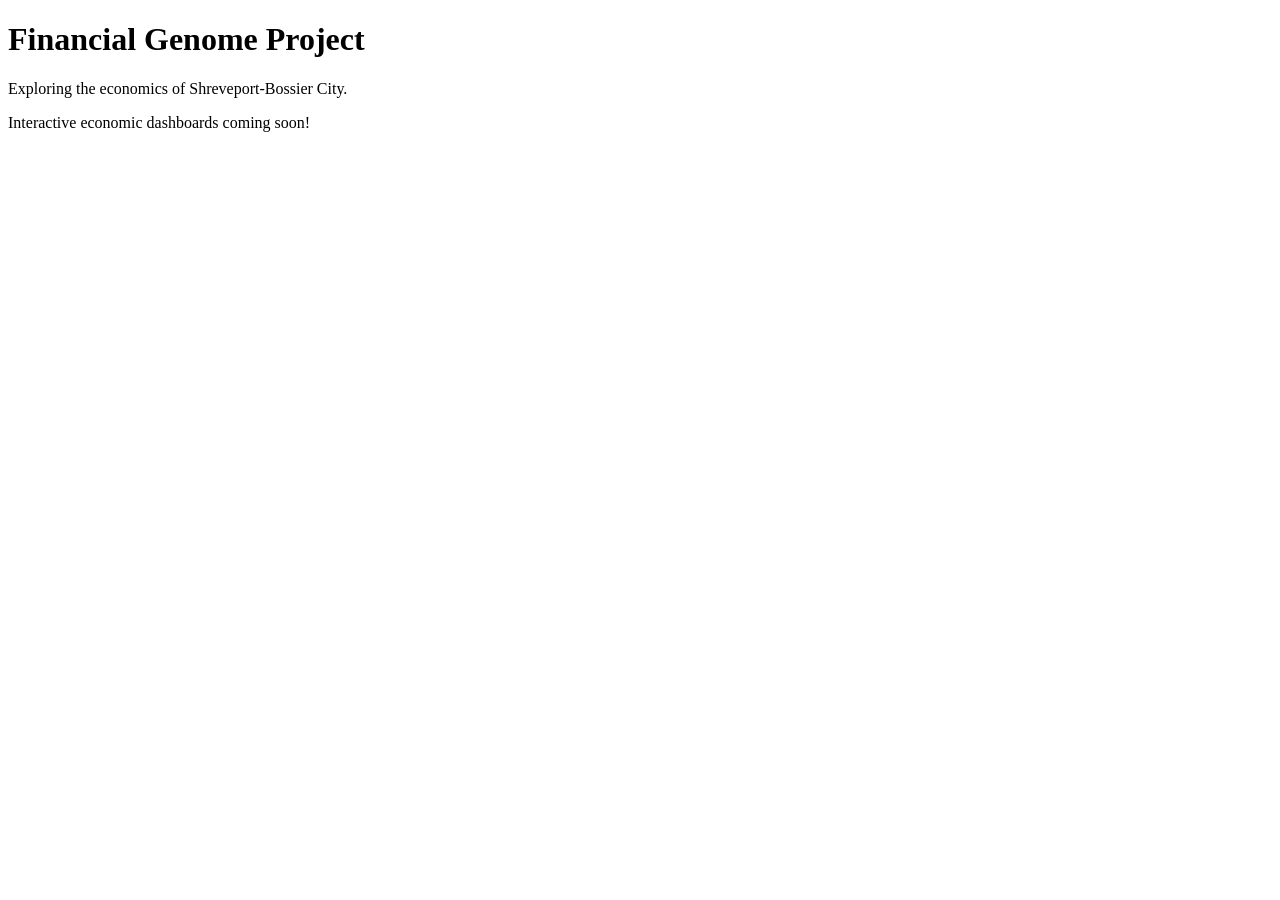
==== index.html @ f886930c "Update index.html" ====
<!DOCTYPE html>
<html lang="en">
<head>
    <meta charset="UTF-8">
    <title>Financial Genome Project</title>
</head>
<body>
    <h1>Financial Genome Project</h1>
    <p>Exploring the economics of Shreveport-Bossier City.</p>
    <p>Interactive economic dashboards coming soon!</p>
</body>
</html>
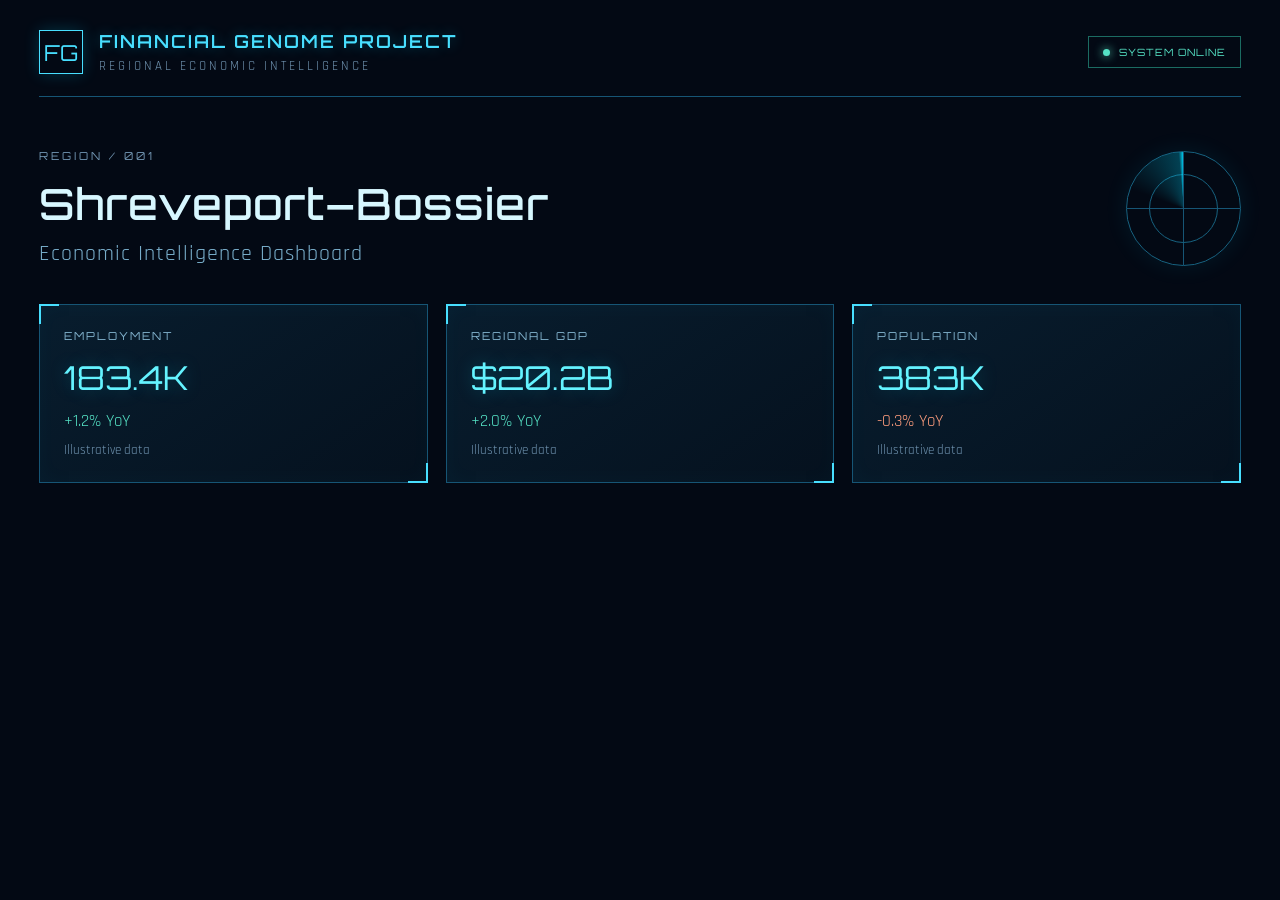
==== commit 6293023d: "Update index.html" ====
--- a/index.html
+++ b/index.html
@@ -1,12 +1,113 @@
+
 <!DOCTYPE html>
 <html lang="en">
 <head>
     <meta charset="UTF-8">
+    <meta name="viewport" content="width=device-width, initial-scale=1.0">
+
     <title>Financial Genome Project</title>
+
+    <!-- Google Fonts -->
+    <link href="https://fonts.googleapis.com/css2?family=Orbitron:wght@400;500;600;700&family=Rajdhani:wght@400;500;600;700&display=swap" rel="stylesheet">
+
+    <!-- Main stylesheet -->
+    <link rel="stylesheet" href="style.css">
 </head>
+
 <body>
-    <h1>Financial Genome Project</h1>
-    <p>Exploring the economics of Shreveport-Bossier City.</p>
-    <p>Interactive economic dashboards coming soon!</p>
+
+    <main class="container">
+
+        <!-- HEADER -->
+        <header class="site-header">
+
+            <div class="brand">
+                <div class="brand-icon">FG</div>
+
+                <div>
+                    <div class="brand-name">
+                        FINANCIAL GENOME PROJECT
+                    </div>
+
+                    <div class="brand-subtitle">
+                        REGIONAL ECONOMIC INTELLIGENCE
+                    </div>
+                </div>
+            </div>
+
+            <div class="system-status">
+                <span class="status-dot"></span>
+                SYSTEM ONLINE
+            </div>
+
+        </header>
+
+
+        <!-- HERO SECTION -->
+        <section class="hero">
+
+            <div class="hero-content">
+                <div class="eyebrow">REGION / 001</div>
+
+                <h1>Shreveport–Bossier</h1>
+
+                <div class="hero-description">
+                    Economic Intelligence Dashboard
+                </div>
+            </div>
+
+            <div class="radar" aria-hidden="true"></div>
+
+        </section>
+
+
+        <!-- ECONOMIC INDICATORS -->
+        <section class="indicators" aria-label="Economic indicators">
+
+            <!-- Employment -->
+            <div class="indicator">
+                <div class="indicator-label">EMPLOYMENT</div>
+
+                <div class="indicator-value">183.4K</div>
+
+                <div class="indicator-change">+1.2% YoY</div>
+
+                <div class="indicator-note">
+                    Illustrative data
+                </div>
+            </div>
+
+
+            <!-- GDP -->
+            <div class="indicator">
+                <div class="indicator-label">REGIONAL GDP</div>
+
+                <div class="indicator-value">$20.2B</div>
+
+                <div class="indicator-change">+2.0% YoY</div>
+
+                <div class="indicator-note">
+                    Illustrative data
+                </div>
+            </div>
+
+
+            <!-- Population -->
+            <div class="indicator">
+                <div class="indicator-label">POPULATION</div>
+
+                <div class="indicator-value">383K</div>
+
+                <div class="indicator-change negative">-0.3% YoY</div>
+
+                <div class="indicator-note">
+                    Illustrative data
+                </div>
+            </div>
+
+        </section>
+
+    </main>
+
 </body>
 </html>
--- a/style.css
+++ b/style.css
@@ -0,0 +1,346 @@
+
+/* ==========================================
+   FINANCIAL GENOME PROJECT
+   HUD / Holographic Theme
+   ========================================== */
+
+
+/* GLOBAL VARIABLES */
+
+:root {
+    --background: #030914;
+    --panel: #071a2a;
+    --cyan: #48dfff;
+    --cyan-bright: #64f3ff;
+    --muted: #7296b3;
+    --border: #165575;
+    --green: #55e2c5;
+    --red: #ff9d7d;
+    --text: #d7f7ff;
+}
+
+
+/* GLOBAL STYLES */
+
+* {
+    box-sizing: border-box;
+}
+
+body {
+    margin: 0;
+    min-height: 100vh;
+    background: var(--background);
+    color: var(--text);
+    font-family: 'Rajdhani', sans-serif;
+}
+
+.container {
+    max-width: 1250px;
+    margin: 0 auto;
+    padding: 30px 24px;
+}
+
+
+/* ==========================================
+   HEADER
+   ========================================== */
+
+.site-header {
+    display: flex;
+    justify-content: space-between;
+    align-items: center;
+    padding-bottom: 22px;
+    border-bottom: 1px solid var(--border);
+}
+
+.brand {
+    display: flex;
+    align-items: center;
+    gap: 16px;
+}
+
+.brand-icon {
+    width: 44px;
+    height: 44px;
+    border: 1px solid var(--cyan);
+    display: grid;
+    place-items: center;
+
+    color: var(--cyan);
+    font-family: 'Orbitron', sans-serif;
+    font-size: 22px;
+
+    box-shadow: 0 0 16px #00d9ff33;
+}
+
+.brand-name {
+    font-family: 'Orbitron', sans-serif;
+    font-size: 18px;
+    font-weight: 600;
+    letter-spacing: 2px;
+    color: var(--cyan);
+
+    text-shadow: 0 0 14px #00d9ff55;
+}
+
+.brand-subtitle {
+    margin-top: 6px;
+    font-size: 13px;
+    letter-spacing: 3px;
+    color: var(--muted);
+}
+
+
+/* SYSTEM STATUS */
+
+.system-status {
+    display: flex;
+    align-items: center;
+    gap: 9px;
+
+    border: 1px solid #1b6b62;
+    padding: 9px 14px;
+
+    color: var(--green);
+    font-family: 'Orbitron', sans-serif;
+    font-size: 10px;
+    letter-spacing: 1px;
+}
+
+.status-dot {
+    width: 7px;
+    height: 7px;
+    border-radius: 50%;
+
+    background: var(--green);
+    box-shadow: 0 0 10px var(--green);
+}
+
+
+/* ==========================================
+   HERO SECTION
+   ========================================== */
+
+.hero {
+    display: flex;
+    justify-content: space-between;
+    align-items: center;
+    padding: 52px 0 36px;
+}
+
+.eyebrow {
+    font-family: 'Orbitron', sans-serif;
+    font-size: 11px;
+    letter-spacing: 3px;
+    color: var(--muted);
+}
+
+.hero h1 {
+    margin: 14px 0 10px;
+
+    font-family: 'Orbitron', sans-serif;
+    font-size: clamp(25px, 4vw, 43px);
+    font-weight: 500;
+    letter-spacing: 1px;
+}
+
+.hero-description {
+    font-size: 22px;
+    color: #79aecb;
+    letter-spacing: 1px;
+}
+
+
+/* RADAR ANIMATION */
+
+.radar {
+    width: 115px;
+    height: 115px;
+
+    border: 1px solid #176280;
+    border-radius: 50%;
+    position: relative;
+
+    background:
+        linear-gradient(
+            transparent 49.5%,
+            #165575 50%,
+            transparent 50.5%
+        ),
+        linear-gradient(
+            90deg,
+            transparent 49.5%,
+            #165575 50%,
+            transparent 50.5%
+        );
+
+    box-shadow: 0 0 25px #00d9ff15;
+}
+
+.radar::before {
+    content: "";
+    position: absolute;
+    inset: 22px;
+
+    border: 1px solid #176280;
+    border-radius: 50%;
+}
+
+.radar::after {
+    content: "";
+    position: absolute;
+    inset: 0;
+    border-radius: 50%;
+
+    background: conic-gradient(
+        from 0deg,
+        transparent 0deg,
+        transparent 290deg,
+        #00d9ff44 355deg,
+        #00d9ff 360deg
+    );
+
+    animation: radar-spin 7s linear infinite;
+}
+
+@keyframes radar-spin {
+    to {
+        transform: rotate(360deg);
+    }
+}
+
+
+/* ==========================================
+   ECONOMIC INDICATOR CARDS
+   ========================================== */
+
+.indicators {
+    display: grid;
+    grid-template-columns: repeat(3, 1fr);
+    gap: 18px;
+}
+
+.indicator {
+    background: linear-gradient(
+        145deg,
+        #081d2e,
+        #05111e
+    );
+
+    border: 1px solid var(--border);
+    padding: 24px;
+    position: relative;
+
+    box-shadow: inset 0 0 20px #00d9ff08;
+}
+
+
+/* HUD CORNER ACCENTS */
+
+.indicator::before,
+.indicator::after {
+    content: "";
+    position: absolute;
+    width: 18px;
+    height: 18px;
+    pointer-events: none;
+}
+
+.indicator::before {
+    top: -1px;
+    left: -1px;
+
+    border-top: 2px solid var(--cyan);
+    border-left: 2px solid var(--cyan);
+}
+
+.indicator::after {
+    bottom: -1px;
+    right: -1px;
+
+    border-bottom: 2px solid var(--cyan);
+    border-right: 2px solid var(--cyan);
+}
+
+
+/* INDICATOR TEXT */
+
+.indicator-label {
+    font-family: 'Orbitron', sans-serif;
+    font-size: 11px;
+    letter-spacing: 2px;
+    color: #83b4cf;
+}
+
+.indicator-value {
+    margin-top: 14px;
+
+    font-family: 'Orbitron', sans-serif;
+    font-size: clamp(22px, 3vw, 33px);
+
+    color: var(--cyan-bright);
+    text-shadow: 0 0 18px #00d9ff44;
+}
+
+.indicator-change {
+    margin-top: 12px;
+    font-size: 17px;
+    color: var(--green);
+}
+
+.indicator-change.negative {
+    color: var(--red);
+}
+
+.indicator-note {
+    margin-top: 10px;
+    color: var(--muted);
+    font-size: 13px;
+}
+
+
+/* ==========================================
+   RESPONSIVE DESIGN
+   ========================================== */
+
+@media (max-width: 700px) {
+
+    .container {
+        padding: 22px 16px;
+    }
+
+    .brand-name {
+        font-size: 13px;
+        letter-spacing: 1px;
+    }
+
+    .brand-subtitle {
+        font-size: 10px;
+        letter-spacing: 1px;
+    }
+
+    .system-status {
+        font-size: 0;
+        padding: 10px;
+    }
+
+    .hero {
+        padding: 38px 0 28px;
+    }
+
+    .radar {
+        width: 65px;
+        height: 65px;
+        flex-shrink: 0;
+    }
+
+    .indicators {
+        grid-template-columns: 1fr;
+    }
+}
+
+@media (prefers-reduced-motion: reduce) {
+    .radar::after {
+        animation: none;
+    }
+}
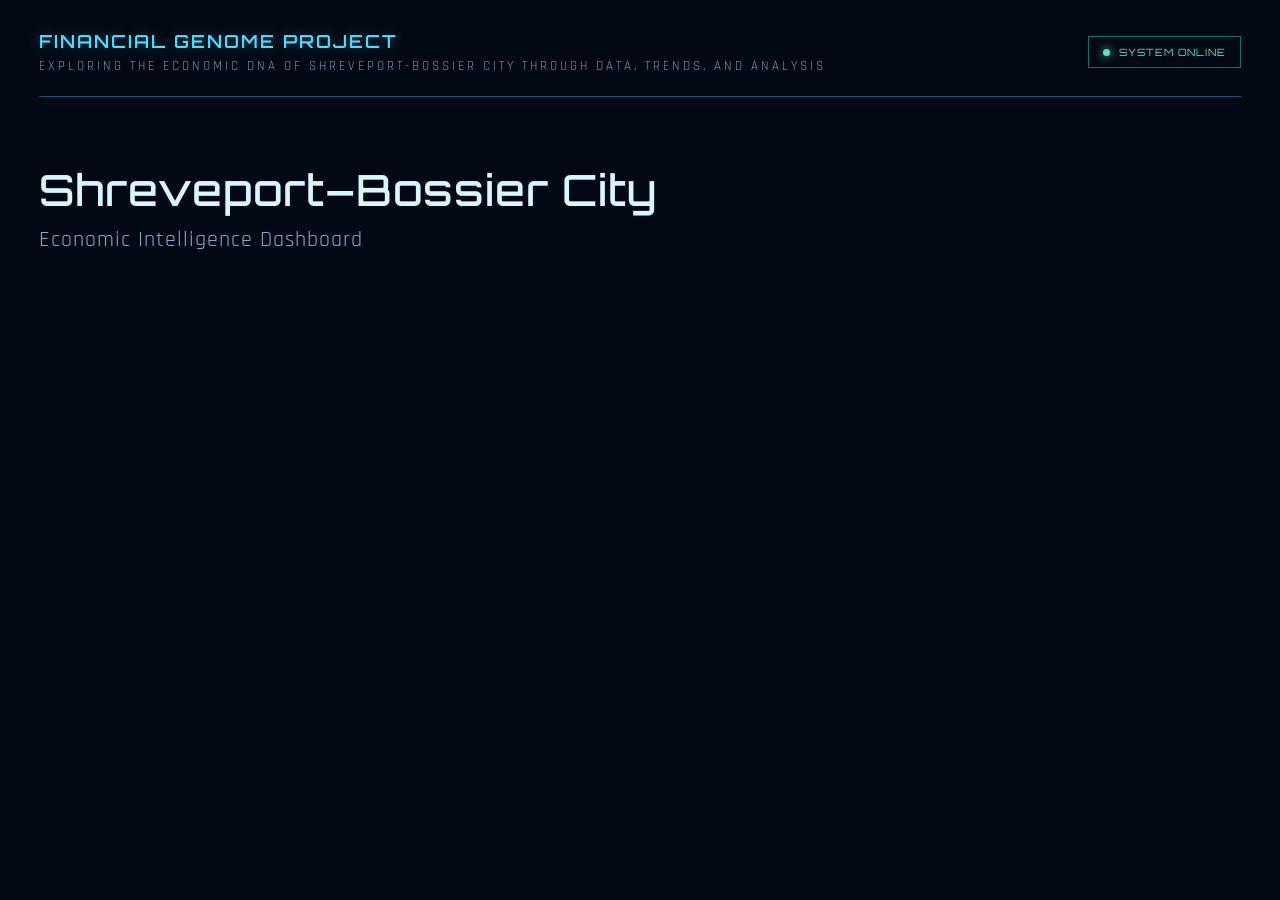
==== commit 231c5c2e: "Update index.html" ====
--- a/index.html
+++ b/index.html
@@ -22,15 +22,13 @@
         <header class="site-header">
 
             <div class="brand">
-                <div class="brand-icon">FG</div>
-
                 <div>
                     <div class="brand-name">
                         FINANCIAL GENOME PROJECT
                     </div>
 
                     <div class="brand-subtitle">
-                        REGIONAL ECONOMIC INTELLIGENCE
+                        EXPLORING THE ECONOMIC DNA OF SHREVEPORT-BOSSIER CITY THROUGH DATA, TRENDS, AND ANALYSIS
                     </div>
                 </div>
             </div>
@@ -42,66 +40,14 @@
 
         </header>
 
-
         <!-- HERO SECTION -->
         <section class="hero">
 
             <div class="hero-content">
-                <div class="eyebrow">REGION / 001</div>
-
-                <h1>Shreveport–Bossier</h1>
+                <h1>Shreveport–Bossier City</h1>
 
                 <div class="hero-description">
                     Economic Intelligence Dashboard
-                </div>
-            </div>
-
-            <div class="radar" aria-hidden="true"></div>
-
-        </section>
-
-
-        <!-- ECONOMIC INDICATORS -->
-        <section class="indicators" aria-label="Economic indicators">
-
-            <!-- Employment -->
-            <div class="indicator">
-                <div class="indicator-label">EMPLOYMENT</div>
-
-                <div class="indicator-value">183.4K</div>
-
-                <div class="indicator-change">+1.2% YoY</div>
-
-                <div class="indicator-note">
-                    Illustrative data
-                </div>
-            </div>
-
-
-            <!-- GDP -->
-            <div class="indicator">
-                <div class="indicator-label">REGIONAL GDP</div>
-
-                <div class="indicator-value">$20.2B</div>
-
-                <div class="indicator-change">+2.0% YoY</div>
-
-                <div class="indicator-note">
-                    Illustrative data
-                </div>
-            </div>
-
-
-            <!-- Population -->
-            <div class="indicator">
-                <div class="indicator-label">POPULATION</div>
-
-                <div class="indicator-value">383K</div>
-
-                <div class="indicator-change negative">-0.3% YoY</div>
-
-                <div class="indicator-note">
-                    Illustrative data
                 </div>
             </div>
 
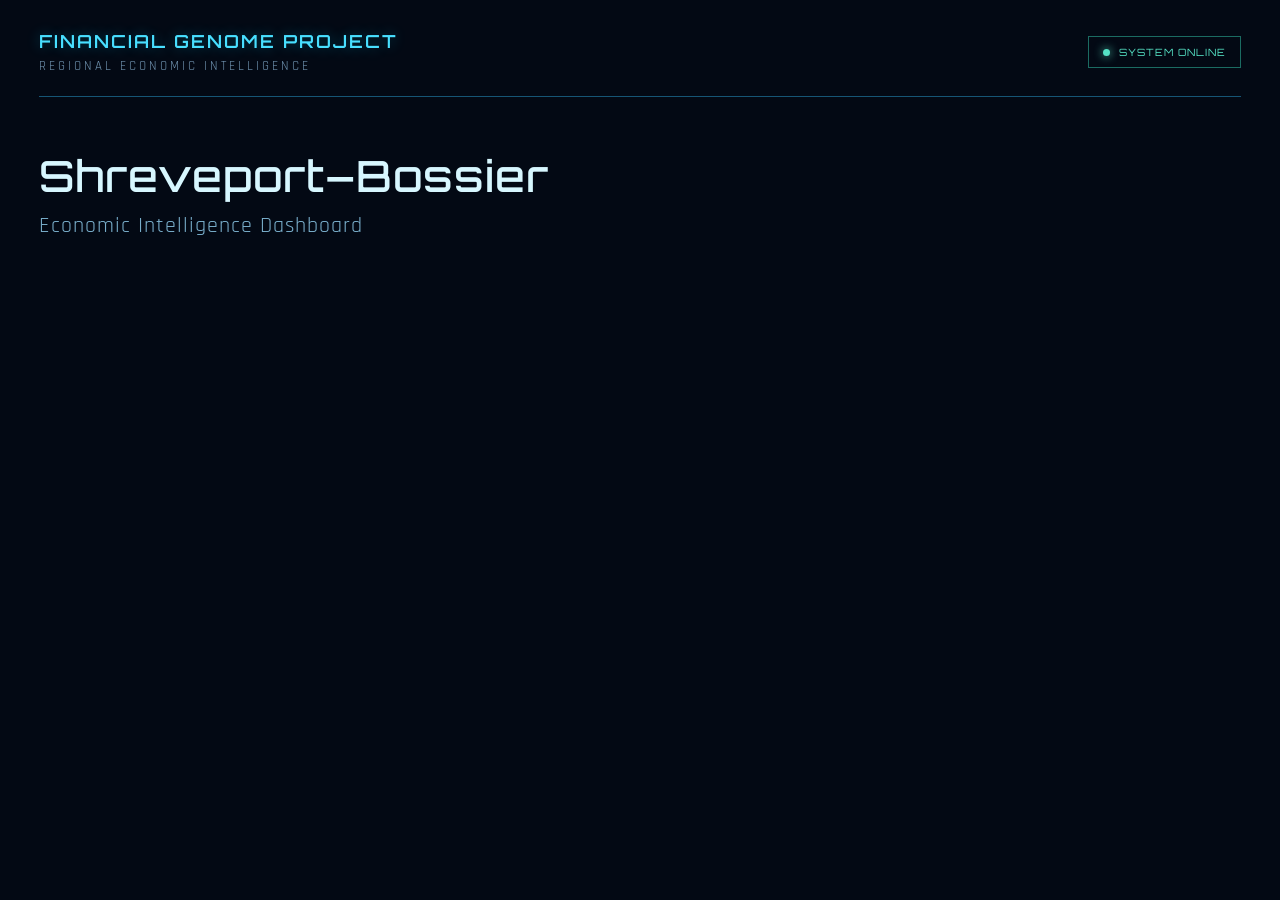
==== commit 872c4860: "Update index.html" ====
--- a/index.html
+++ b/index.html
@@ -28,7 +28,7 @@
                     </div>
 
                     <div class="brand-subtitle">
-                        EXPLORING THE ECONOMIC DNA OF SHREVEPORT-BOSSIER CITY THROUGH DATA, TRENDS, AND ANALYSIS
+                        REGIONAL ECONOMIC INTELLIGENCE
                     </div>
                 </div>
             </div>
@@ -44,7 +44,7 @@
         <section class="hero">
 
             <div class="hero-content">
-                <h1>Shreveport–Bossier City</h1>
+                <h1>Shreveport–Bossier</h1>
 
                 <div class="hero-description">
                     Economic Intelligence Dashboard
--- a/style.css
+++ b/style.css
@@ -3,9 +3,6 @@
    FINANCIAL GENOME PROJECT
    HUD / Holographic Theme
    ========================================== */
-
-
-/* GLOBAL VARIABLES */
 
 :root {
     --background: #030914;
@@ -15,10 +12,8 @@
     --muted: #7296b3;
     --border: #165575;
     --green: #55e2c5;
-    --red: #ff9d7d;
     --text: #d7f7ff;
 }
-
 
 /* GLOBAL STYLES */
 
@@ -40,7 +35,6 @@
     padding: 30px 24px;
 }
 
-
 /* ==========================================
    HEADER
    ========================================== */
@@ -49,28 +43,9 @@
     display: flex;
     justify-content: space-between;
     align-items: center;
+    gap: 20px;
     padding-bottom: 22px;
     border-bottom: 1px solid var(--border);
-}
-
-.brand {
-    display: flex;
-    align-items: center;
-    gap: 16px;
-}
-
-.brand-icon {
-    width: 44px;
-    height: 44px;
-    border: 1px solid var(--cyan);
-    display: grid;
-    place-items: center;
-
-    color: var(--cyan);
-    font-family: 'Orbitron', sans-serif;
-    font-size: 22px;
-
-    box-shadow: 0 0 16px #00d9ff33;
 }
 
 .brand-name {
@@ -79,7 +54,6 @@
     font-weight: 600;
     letter-spacing: 2px;
     color: var(--cyan);
-
     text-shadow: 0 0 14px #00d9ff55;
 }
 
@@ -90,17 +64,15 @@
     color: var(--muted);
 }
 
-
 /* SYSTEM STATUS */
 
 .system-status {
     display: flex;
     align-items: center;
     gap: 9px;
-
+    flex-shrink: 0;
     border: 1px solid #1b6b62;
     padding: 9px 14px;
-
     color: var(--green);
     font-family: 'Orbitron', sans-serif;
     font-size: 10px;
@@ -111,33 +83,20 @@
     width: 7px;
     height: 7px;
     border-radius: 50%;
-
     background: var(--green);
     box-shadow: 0 0 10px var(--green);
 }
-
 
 /* ==========================================
    HERO SECTION
    ========================================== */
 
 .hero {
-    display: flex;
-    justify-content: space-between;
-    align-items: center;
     padding: 52px 0 36px;
 }
 
-.eyebrow {
-    font-family: 'Orbitron', sans-serif;
-    font-size: 11px;
-    letter-spacing: 3px;
-    color: var(--muted);
-}
-
 .hero h1 {
-    margin: 14px 0 10px;
-
+    margin: 0 0 10px;
     font-family: 'Orbitron', sans-serif;
     font-size: clamp(25px, 4vw, 43px);
     font-weight: 500;
@@ -149,155 +108,6 @@
     color: #79aecb;
     letter-spacing: 1px;
 }
-
-
-/* RADAR ANIMATION */
-
-.radar {
-    width: 115px;
-    height: 115px;
-
-    border: 1px solid #176280;
-    border-radius: 50%;
-    position: relative;
-
-    background:
-        linear-gradient(
-            transparent 49.5%,
-            #165575 50%,
-            transparent 50.5%
-        ),
-        linear-gradient(
-            90deg,
-            transparent 49.5%,
-            #165575 50%,
-            transparent 50.5%
-        );
-
-    box-shadow: 0 0 25px #00d9ff15;
-}
-
-.radar::before {
-    content: "";
-    position: absolute;
-    inset: 22px;
-
-    border: 1px solid #176280;
-    border-radius: 50%;
-}
-
-.radar::after {
-    content: "";
-    position: absolute;
-    inset: 0;
-    border-radius: 50%;
-
-    background: conic-gradient(
-        from 0deg,
-        transparent 0deg,
-        transparent 290deg,
-        #00d9ff44 355deg,
-        #00d9ff 360deg
-    );
-
-    animation: radar-spin 7s linear infinite;
-}
-
-@keyframes radar-spin {
-    to {
-        transform: rotate(360deg);
-    }
-}
-
-
-/* ==========================================
-   ECONOMIC INDICATOR CARDS
-   ========================================== */
-
-.indicators {
-    display: grid;
-    grid-template-columns: repeat(3, 1fr);
-    gap: 18px;
-}
-
-.indicator {
-    background: linear-gradient(
-        145deg,
-        #081d2e,
-        #05111e
-    );
-
-    border: 1px solid var(--border);
-    padding: 24px;
-    position: relative;
-
-    box-shadow: inset 0 0 20px #00d9ff08;
-}
-
-
-/* HUD CORNER ACCENTS */
-
-.indicator::before,
-.indicator::after {
-    content: "";
-    position: absolute;
-    width: 18px;
-    height: 18px;
-    pointer-events: none;
-}
-
-.indicator::before {
-    top: -1px;
-    left: -1px;
-
-    border-top: 2px solid var(--cyan);
-    border-left: 2px solid var(--cyan);
-}
-
-.indicator::after {
-    bottom: -1px;
-    right: -1px;
-
-    border-bottom: 2px solid var(--cyan);
-    border-right: 2px solid var(--cyan);
-}
-
-
-/* INDICATOR TEXT */
-
-.indicator-label {
-    font-family: 'Orbitron', sans-serif;
-    font-size: 11px;
-    letter-spacing: 2px;
-    color: #83b4cf;
-}
-
-.indicator-value {
-    margin-top: 14px;
-
-    font-family: 'Orbitron', sans-serif;
-    font-size: clamp(22px, 3vw, 33px);
-
-    color: var(--cyan-bright);
-    text-shadow: 0 0 18px #00d9ff44;
-}
-
-.indicator-change {
-    margin-top: 12px;
-    font-size: 17px;
-    color: var(--green);
-}
-
-.indicator-change.negative {
-    color: var(--red);
-}
-
-.indicator-note {
-    margin-top: 10px;
-    color: var(--muted);
-    font-size: 13px;
-}
-
 
 /* ==========================================
    RESPONSIVE DESIGN
@@ -328,19 +138,7 @@
         padding: 38px 0 28px;
     }
 
-    .radar {
-        width: 65px;
-        height: 65px;
-        flex-shrink: 0;
-    }
-
-    .indicators {
-        grid-template-columns: 1fr;
+    .hero-description {
+        font-size: 18px;
     }
 }
-
-@media (prefers-reduced-motion: reduce) {
-    .radar::after {
-        animation: none;
-    }
-}
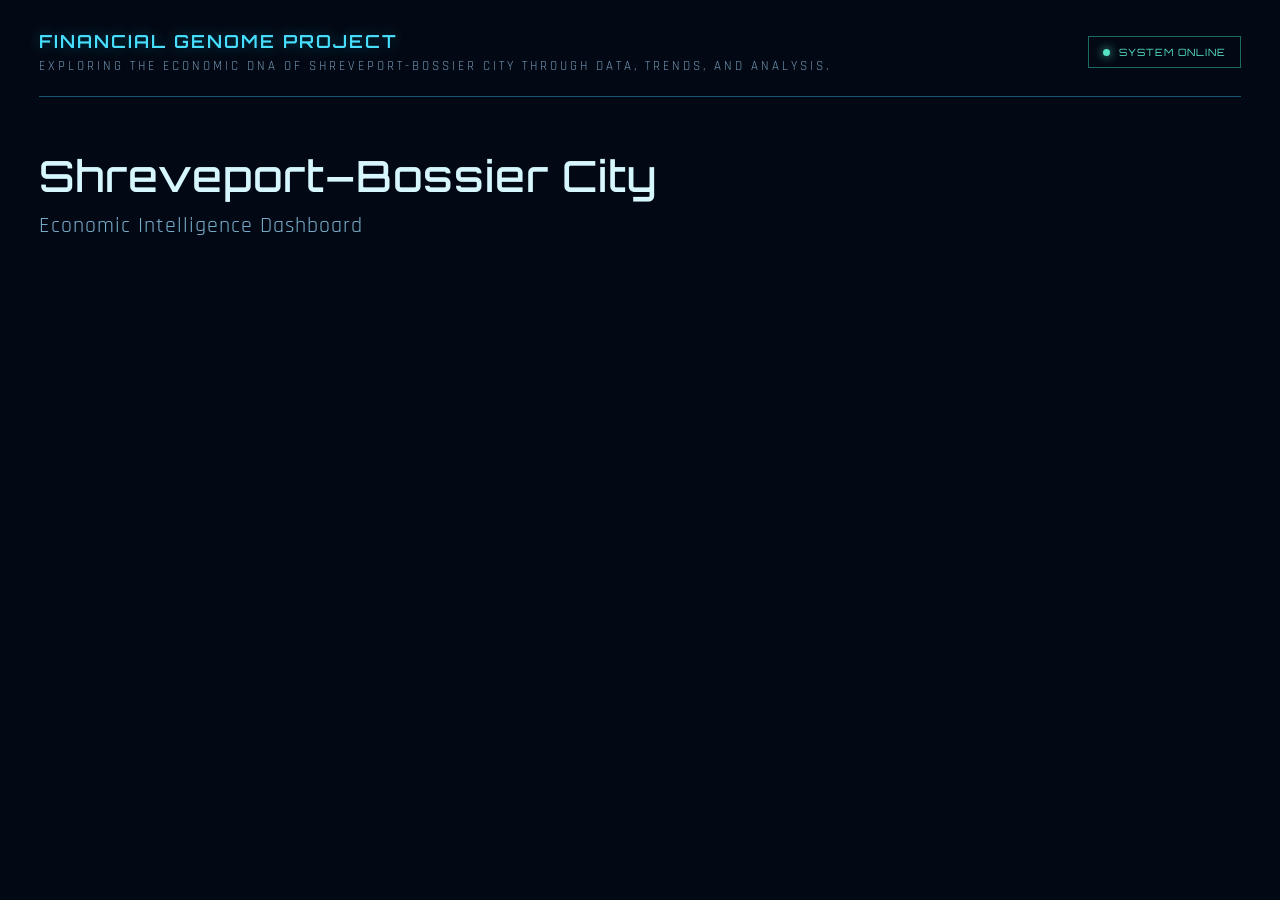
==== commit 17c691e3: "Update index.html" ====
--- a/index.html
+++ b/index.html
@@ -28,7 +28,7 @@
                     </div>
 
                     <div class="brand-subtitle">
-                        REGIONAL ECONOMIC INTELLIGENCE
+                        EXPLORING THE ECONOMIC DNA OF SHREVEPORT-BOSSIER CITY THROUGH DATA, TRENDS, AND ANALYSIS. 
                     </div>
                 </div>
             </div>
@@ -44,7 +44,7 @@
         <section class="hero">
 
             <div class="hero-content">
-                <h1>Shreveport–Bossier</h1>
+                <h1>Shreveport–Bossier City</h1>
 
                 <div class="hero-description">
                     Economic Intelligence Dashboard
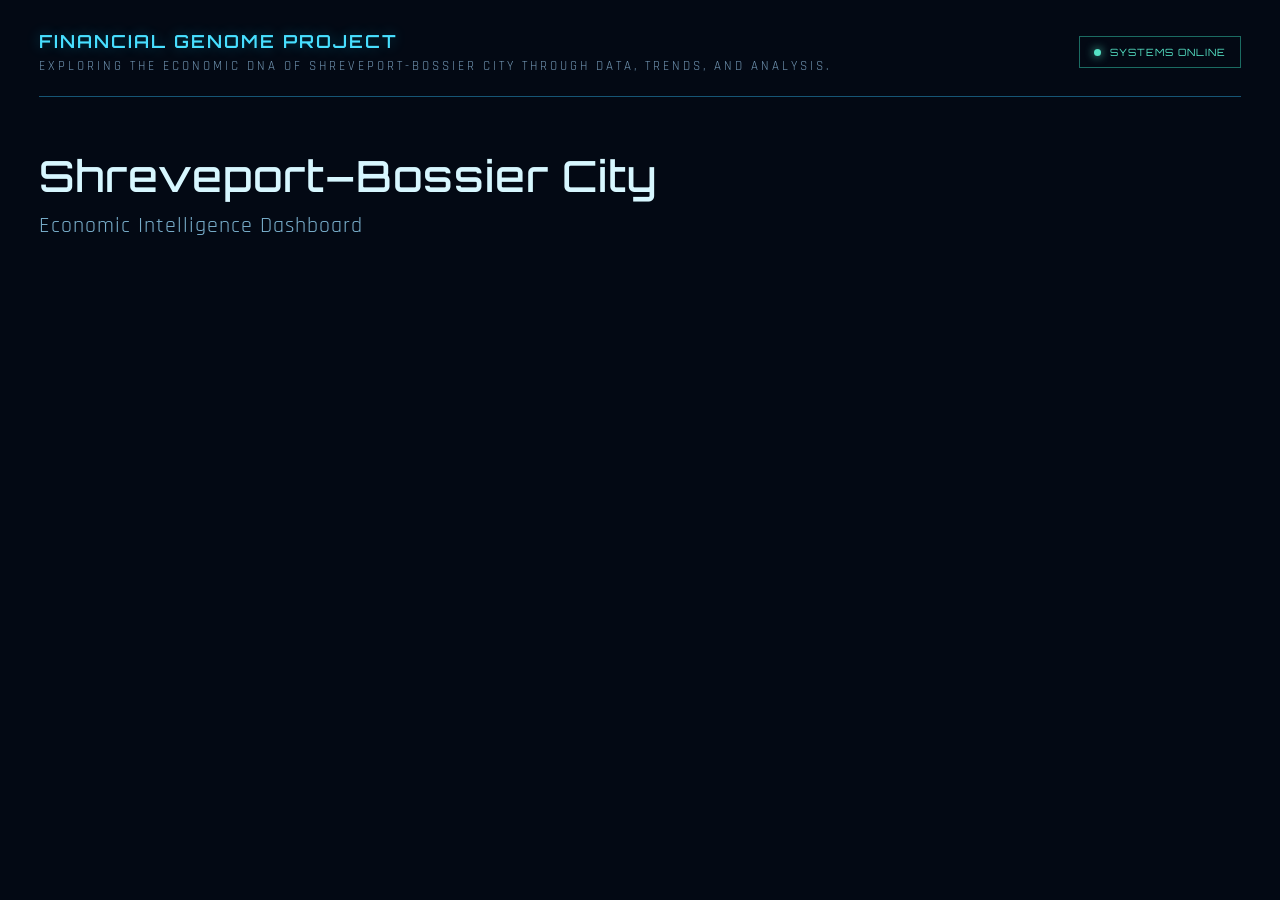
==== commit 68b5104e: "Commit Test" ====
--- a/index.html
+++ b/index.html
@@ -35,7 +35,7 @@
 
             <div class="system-status">
                 <span class="status-dot"></span>
-                SYSTEM ONLINE
+                SYSTEMS ONLINE
             </div>
 
         </header>
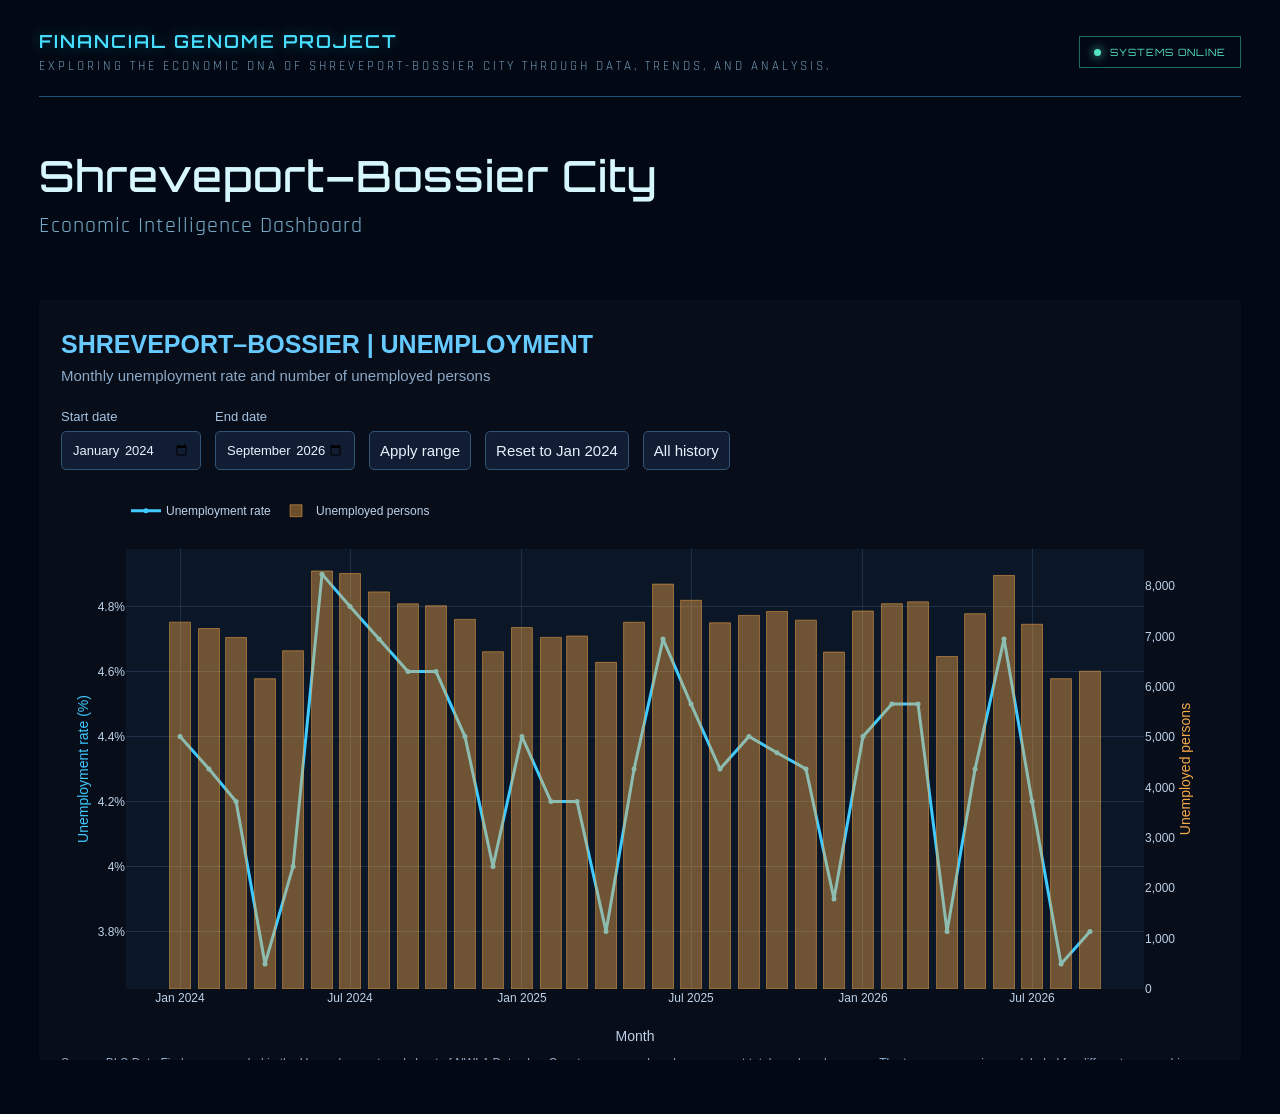
==== commit 5a4129d6: "Adding unemployment chart" ====
--- a/index.html
+++ b/index.html
@@ -53,6 +53,15 @@
 
         </section>
 
+        <section class="chart-section">
+            <iframe
+                src="charts/unemployment.html"
+                title="Shreveport-Bossier unemployment"
+                class="economic-chart"
+                loading="lazy">
+            </iframe>
+</section>
+
     </main>
 
 </body>
--- a/style.css
+++ b/style.css
@@ -142,3 +142,23 @@
         font-size: 18px;
     }
 }
+
+
+.chart-section {
+    max-width: 1250px;
+    margin: 24px auto;
+}
+
+.economic-chart {
+    display: block;
+    width: 100%;
+    height: 760px;
+    border: 0;
+    background: #070d19;
+}
+
+@media (max-width: 600px) {
+    .economic-chart {
+        height: 720px;
+    }
+}
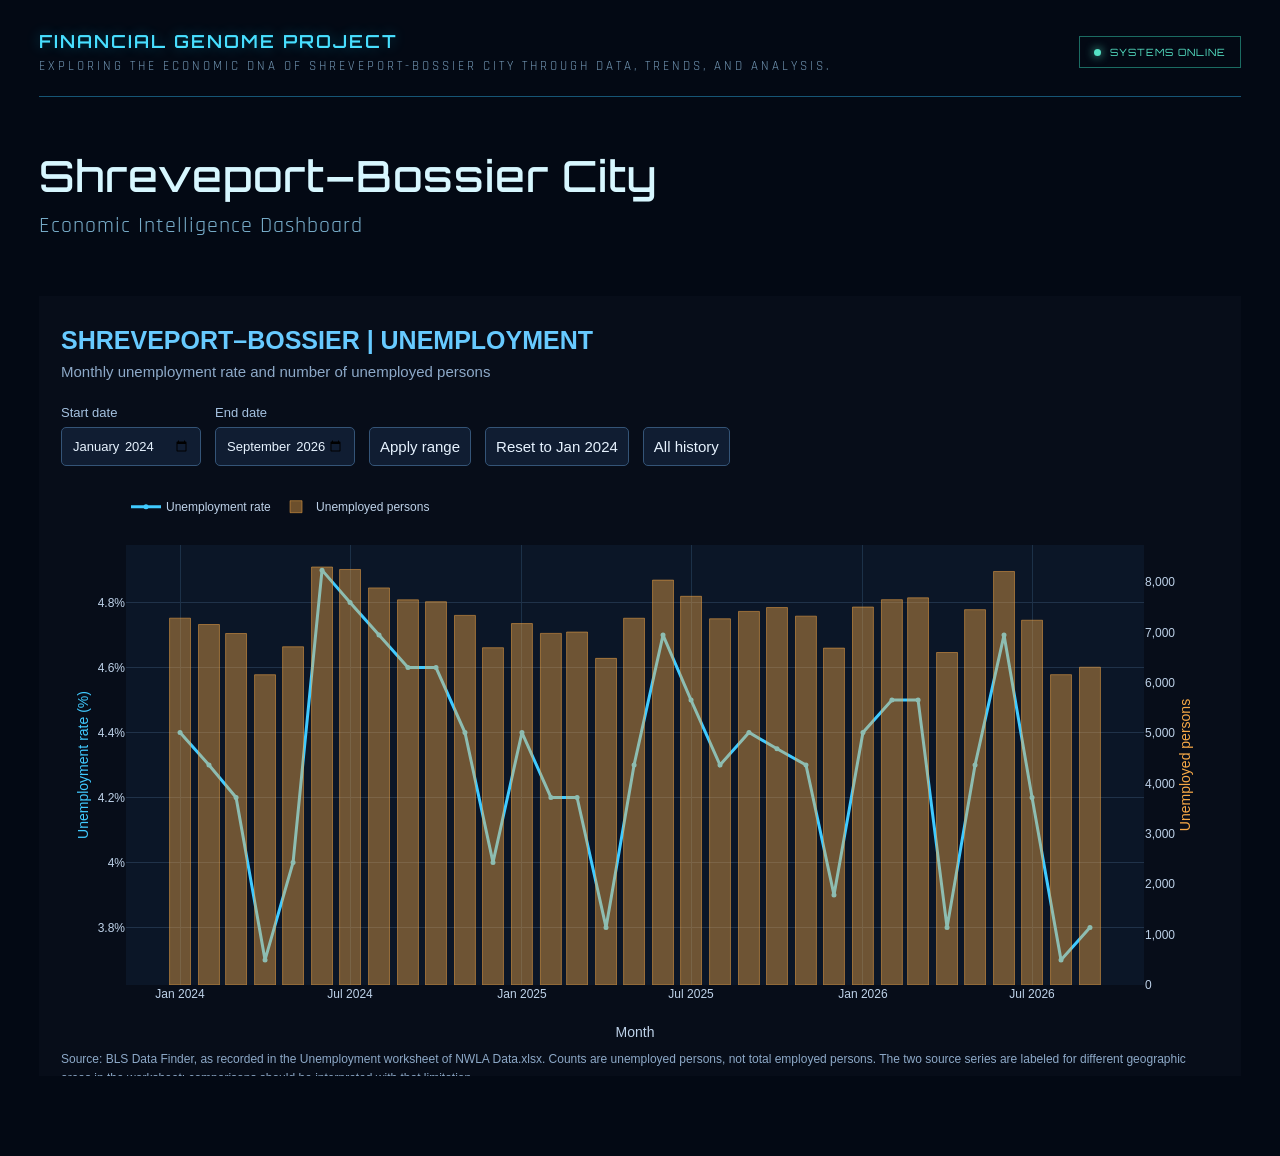
==== commit cf9f7bde: "Fixing chart." ====
--- a/index.html
+++ b/index.html
@@ -1,68 +1,91 @@
 
 <!DOCTYPE html>
 <html lang="en">
+
 <head>
     <meta charset="UTF-8">
-    <meta name="viewport" content="width=device-width, initial-scale=1.0">
+    <meta name="viewport"
+          content="width=device-width, initial-scale=1.0">
 
     <title>Financial Genome Project</title>
 
     <!-- Google Fonts -->
-    <link href="https://fonts.googleapis.com/css2?family=Orbitron:wght@400;500;600;700&family=Rajdhani:wght@400;500;600;700&display=swap" rel="stylesheet">
+    <link href="https://fonts.googleapis.com/css2?family=Orbitron:wght@400;500;600;700&family=Rajdhani:wght@400;500;600;700&display=swap"
+          rel="stylesheet">
 
-    <!-- Main stylesheet -->
-    <link rel="stylesheet" href="style.css">
+    <!-- Main Stylesheet -->
+    <link rel="stylesheet" href="/style.css?v=2">
+
 </head>
 
 <body>
 
-    <main class="container">
+<main class="container">
 
-        <!-- HEADER -->
-        <header class="site-header">
+    <!-- =====================================
+         HEADER
+         ===================================== -->
 
-            <div class="brand">
-                <div>
-                    <div class="brand-name">
-                        FINANCIAL GENOME PROJECT
-                    </div>
+    <header class="site-header">
 
-                    <div class="brand-subtitle">
-                        EXPLORING THE ECONOMIC DNA OF SHREVEPORT-BOSSIER CITY THROUGH DATA, TRENDS, AND ANALYSIS. 
-                    </div>
-                </div>
+        <div class="brand">
+
+            <div class="brand-name">
+                FINANCIAL GENOME PROJECT
             </div>
 
-            <div class="system-status">
-                <span class="status-dot"></span>
-                SYSTEMS ONLINE
+            <div class="brand-subtitle">
+                EXPLORING THE ECONOMIC DNA OF
+                SHREVEPORT-BOSSIER CITY THROUGH
+                DATA, TRENDS, AND ANALYSIS.
             </div>
 
-        </header>
+        </div>
 
-        <!-- HERO SECTION -->
-        <section class="hero">
+        <div class="system-status">
+            <span class="status-dot"></span>
+            SYSTEMS ONLINE
+        </div>
 
-            <div class="hero-content">
-                <h1>Shreveport–Bossier City</h1>
+    </header>
 
-                <div class="hero-description">
-                    Economic Intelligence Dashboard
-                </div>
+
+    <!-- =====================================
+         HERO SECTION
+         ===================================== -->
+
+    <section class="hero">
+
+        <div class="hero-content">
+
+            <h1>Shreveport–Bossier City</h1>
+
+            <div class="hero-description">
+                Economic Intelligence Dashboard
             </div>
 
-        </section>
+        </div>
 
-        <section class="chart-section">
-            <iframe
-                src="charts/unemployment.html"
-                title="Shreveport-Bossier unemployment"
-                class="economic-chart"
-                loading="lazy">
-            </iframe>
-</section>
+    </section>
 
-    </main>
+
+    <!-- =====================================
+         UNEMPLOYMENT CHART
+         ===================================== -->
+
+    <section class="chart-section">
+
+        <iframe
+            id="unemployment-chart"
+            src="/charts/unemployment.html?v=2"
+            title="Shreveport-Bossier Unemployment"
+            scrolling="no">
+        </iframe>
+
+    </section>
+
+
+</main>
 
 </body>
 </html>
--- a/style.css
+++ b/style.css
@@ -15,10 +15,17 @@
     --text: #d7f7ff;
 }
 
-/* GLOBAL STYLES */
+
+/* ==========================================
+   GLOBAL STYLES
+   ========================================== */
 
 * {
     box-sizing: border-box;
+}
+
+html {
+    scroll-behavior: smooth;
 }
 
 body {
@@ -29,11 +36,18 @@
     font-family: 'Rajdhani', sans-serif;
 }
 
+
+/* ==========================================
+   MAIN CONTAINER
+   ========================================== */
+
 .container {
+    width: 100%;
     max-width: 1250px;
     margin: 0 auto;
     padding: 30px 24px;
 }
+
 
 /* ==========================================
    HEADER
@@ -64,15 +78,20 @@
     color: var(--muted);
 }
 
-/* SYSTEM STATUS */
+
+/* ==========================================
+   SYSTEM STATUS
+   ========================================== */
 
 .system-status {
     display: flex;
     align-items: center;
     gap: 9px;
     flex-shrink: 0;
+
     border: 1px solid #1b6b62;
     padding: 9px 14px;
+
     color: var(--green);
     font-family: 'Orbitron', sans-serif;
     font-size: 10px;
@@ -87,6 +106,7 @@
     box-shadow: 0 0 10px var(--green);
 }
 
+
 /* ==========================================
    HERO SECTION
    ========================================== */
@@ -97,6 +117,7 @@
 
 .hero h1 {
     margin: 0 0 10px;
+
     font-family: 'Orbitron', sans-serif;
     font-size: clamp(25px, 4vw, 43px);
     font-weight: 500;
@@ -109,6 +130,33 @@
     letter-spacing: 1px;
 }
 
+
+/* ==========================================
+   ECONOMIC DATA CHARTS
+   ========================================== */
+
+.chart-section {
+    width: 100%;
+    margin: 20px 0 50px;
+    padding: 0;
+    background: transparent;
+}
+
+#unemployment-chart {
+    display: block;
+
+    width: 100%;
+    height: 780px;
+
+    border: none;
+    margin: 0;
+    padding: 0;
+
+    background: transparent;
+    overflow: hidden;
+}
+
+
 /* ==========================================
    RESPONSIVE DESIGN
    ========================================== */
@@ -141,24 +189,28 @@
     .hero-description {
         font-size: 18px;
     }
-}
-
-
-.chart-section {
-    max-width: 1250px;
-    margin: 24px auto;
-}
-
-.economic-chart {
-    display: block;
-    width: 100%;
-    height: 760px;
-    border: 0;
-    background: #070d19;
-}
-
-@media (max-width: 600px) {
-    .economic-chart {
-        height: 720px;
-    }
-}
+
+    #unemployment-chart {
+        height: 760px;
+    }
+}
+
+
+@media (max-width: 480px) {
+
+    .container {
+        padding: 18px 12px;
+    }
+
+    .hero h1 {
+        font-size: 25px;
+    }
+
+    .hero-description {
+        font-size: 17px;
+    }
+
+    #unemployment-chart {
+        height: 800px;
+    }
+}
